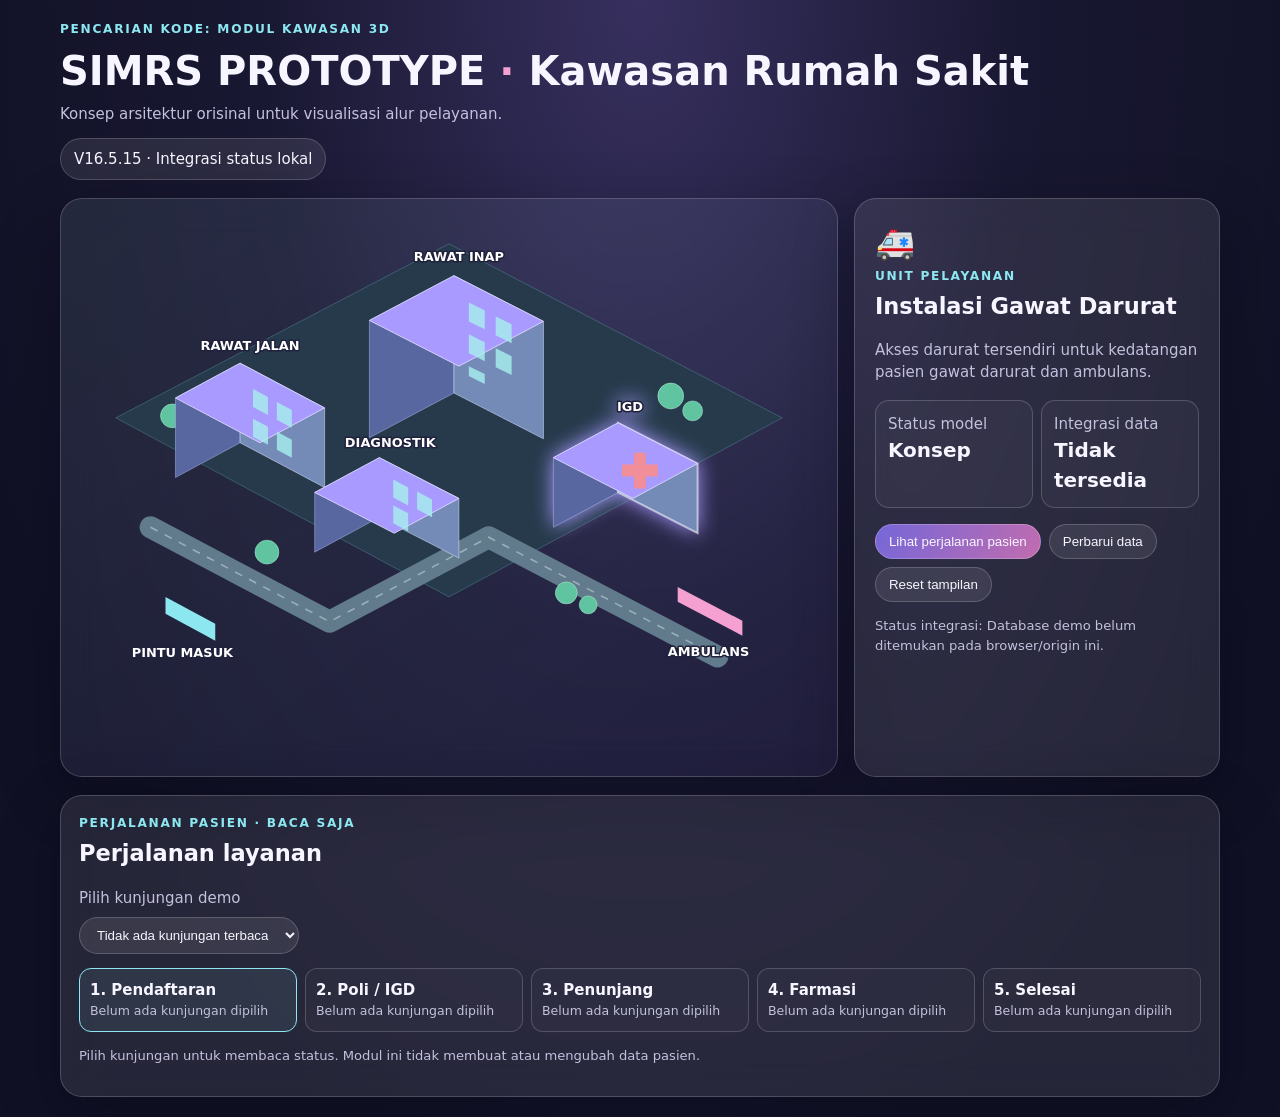
==== kawasan-3d.html @ a1f42739 "Add files via upload" ====
<!doctype html>
<html lang="id">
<head>
<meta charset="utf-8"><meta name="viewport" content="width=device-width,initial-scale=1">
<meta name="theme-color" content="#16152b"><title>Kawasan 3D — SIMRS PROTOTYPE</title>
<style>
:root{color-scheme:dark;--bg:#111126;--panel:rgba(255,255,255,.09);--line:rgba(255,255,255,.18);--cyan:#8ce7f0;--pink:#f4a1d2;--purple:#a99aff}*{box-sizing:border-box}body{margin:0;background:radial-gradient(ellipse at 50% 0,#37305f 0,#191832 42%,var(--bg) 78%);color:#f7f5ff;font:15px/1.5 system-ui,-apple-system,sans-serif}.wrap{max-width:1200px;margin:auto;padding:20px}.top{display:flex;align-items:center;justify-content:space-between;gap:12px;flex-wrap:wrap}.eyebrow{color:var(--cyan);font-size:.76rem;letter-spacing:.14em;font-weight:800}.title{font-size:clamp(1.5rem,4vw,2.5rem);margin:.15rem 0}.muted{color:#c3c1dd}.pill,.btn{border:1px solid var(--line);background:var(--panel);color:inherit;border-radius:999px;padding:9px 13px}.layout{display:grid;grid-template-columns:minmax(0,1.7fr) minmax(260px,.8fr);gap:16px;margin-top:18px}.glass{background:var(--panel);border:1px solid var(--line);border-radius:22px;box-shadow:0 18px 60px #05051155;backdrop-filter:blur(18px)}.scene{padding:10px;overflow:hidden;min-height:480px;display:grid;place-items:center;background:linear-gradient(145deg,#b9e8e51a,#a58cff12)}svg{width:100%;height:auto;max-height:650px}.ground{fill:#263a4b;stroke:#6ebdc2;stroke-opacity:.3}.road{fill:none;stroke:#627b8c;stroke-width:22;stroke-linecap:round;stroke-linejoin:round}.roadline{fill:none;stroke:#d8e5e8;stroke-opacity:.5;stroke-width:1.5;stroke-dasharray:8 8}.building{cursor:pointer;outline:none;transition:filter .2s}.building:hover,.building:focus,.building.active{filter:drop-shadow(0 0 10px #a99aff)}.building.active .front{stroke:#fff;stroke-width:2}.roof{fill:#a99aff;stroke:#e6e1ff;stroke-opacity:.8}.side{fill:#5967a0;stroke:#b8c3ff;stroke-opacity:.45}.front{fill:#748bb7;stroke:#d7e4ff;stroke-opacity:.55}.window{fill:#a7f1ee;opacity:.8}.label{fill:#fff;font-size:13px;font-weight:700;paint-order:stroke;stroke:#20213c;stroke-width:3px;stroke-linejoin:round}.trees{fill:#60c4a0;stroke:#b6f4dc;stroke-opacity:.5}.detail{padding:20px}.detail h2{margin:.3rem 0}.detail .icon{font-size:2rem}.stats{display:grid;grid-template-columns:repeat(2,1fr);gap:8px;margin:16px 0}.stat{padding:12px;border:1px solid var(--line);border-radius:14px;background:#ffffff08}.stat b{display:block;font-size:1.25rem}.actions{display:flex;gap:8px;flex-wrap:wrap;margin-top:16px}.btn{cursor:pointer}.btn.primary{background:linear-gradient(120deg,#7567d9,#c16cae);border-color:#ffffff35}.timeline{margin-top:18px;padding:18px}.steps{display:flex;gap:8px;flex-wrap:wrap}.step{flex:1;min-width:110px;border:1px solid var(--line);border-radius:12px;padding:10px;background:#ffffff06}.step.active{border-color:var(--cyan);background:#8ce7f015}.step small{display:block;color:#c3c1dd}.note{font-size:.82rem;color:#c3c1dd;margin-top:14px}@media(max-width:760px){.wrap{padding:12px}.layout{grid-template-columns:1fr}.scene{min-height:0}.detail{padding:16px}.timeline{padding:14px}.top .pill{font-size:.8rem}}
</style></head><body><main class="wrap">
<header class="top"><div><div class="eyebrow">PENCARIAN KODE: MODUL KAWASAN 3D</div><h1 class="title">SIMRS PROTOTYPE <span style="color:var(--pink)">·</span> Kawasan Rumah Sakit</h1><div class="muted">Konsep arsitektur orisinal untuk visualisasi alur pelayanan.</div></div><span class="pill">V16.5.15 · Integrasi status lokal</span></header>
<section class="layout"><div class="glass scene" aria-label="Peta konseptual kawasan rumah sakit 3D"><svg viewBox="0 0 760 560" role="img" aria-label="Model kawasan rumah sakit isometrik. Pilih gedung untuk melihat fungsi.">
<defs><linearGradient id="floor" x1="0" y1="0" x2="1" y2="1"><stop stop-color="#36505b"/><stop offset="1" stop-color="#20283f"/></linearGradient></defs>
<path class="ground" d="M380 35 715 210 380 390 45 210Z" fill="url(#floor)"/><path class="road" d="M80 320 260 415 420 330 650 450"/><path class="roadline" d="M80 320 260 415 420 330 650 450"/>
<g class="trees"><circle cx="102" cy="208" r="12"/><circle cx="128" cy="222" r="10"/><circle cx="603" cy="188" r="13"/><circle cx="625" cy="203" r="10"/><circle cx="498" cy="386" r="11"/><circle cx="520" cy="398" r="9"/><circle cx="197" cy="345" r="12"/></g>
<!-- Gedung konseptual dibentuk sendiri; geometri bukan salinan denah rumah sakit tertentu. -->
<g class="building" tabindex="0" role="button" aria-label="Gedung Rawat Jalan" data-id="rj"><path class="side" d="M105 190 170 155 170 235 105 270Z"/><path class="front" d="M170 155 255 200 255 280 170 235Z"/><path class="roof" d="M105 190 190 235 255 200 170 155Z"/><path class="window" d="M183 181 198 189 198 207 183 199ZM207 194 222 202 222 220 207 212ZM183 211 198 219 198 237 183 229ZM207 224 222 232 222 250 207 242Z"/><text class="label" x="180" y="142" text-anchor="middle">RAWAT JALAN</text></g>
<g class="building" tabindex="0" role="button" aria-label="Gedung Rawat Inap" data-id="ri"><path class="side" d="M300 112 385 67 385 185 300 230Z"/><path class="front" d="M385 67 475 113 475 231 385 185Z"/><path class="roof" d="M300 112 390 158 475 113 385 67Z"/><path class="window" d="M400 94 416 102 416 121 400 113ZM427 108 443 116 443 135 427 127ZM400 126 416 134 416 153 400 145ZM427 140 443 148 443 167 427 159ZM400 158 416 166 416 176 400 168Z"/><text class="label" x="390" y="52" text-anchor="middle">RAWAT INAP</text></g>
<g class="building active" tabindex="0" role="button" aria-label="Gedung IGD" data-id="igd"><path class="side" d="M485 250 550 215 550 285 485 320Z"/><path class="front" d="M550 215 630 256 630 326 550 285Z"/><path class="roof" d="M485 250 565 291 630 256 550 215Z"/><path fill="#f28d9a" d="M566 245 578 245 578 257 590 257 590 269 578 269 578 281 566 281 566 269 554 269 554 257 566 257Z"/><text class="label" x="562" y="203" text-anchor="middle">IGD</text></g>
<g class="building" tabindex="0" role="button" aria-label="Gedung Diagnostik Terpadu" data-id="diag"><path class="side" d="M245 285 310 250 310 310 245 345Z"/><path class="front" d="M310 250 390 291 390 351 310 310Z"/><path class="roof" d="M245 285 325 326 390 291 310 250Z"/><path class="window" d="M324 272 339 280 339 298 324 290ZM348 284 363 292 363 310 348 302ZM324 298 339 306 339 324 324 316Z"/><text class="label" x="321" y="239" text-anchor="middle">DIAGNOSTIK</text></g>
<g><path d="M95 390 145 417 145 434 95 407Z" fill="#8ce7f0"/><text class="label" x="112" y="450" text-anchor="middle">PINTU MASUK</text><path d="M610 380 675 414 675 429 610 395Z" fill="#f4a1d2"/><text class="label" x="641" y="449" text-anchor="middle">AMBULANS</text></g>
</svg></div>
<aside class="glass detail" aria-live="polite"><div class="icon" id="unit-icon">🚑</div><div class="eyebrow" id="unit-type">UNIT PELAYANAN</div><h2 id="unit-name">Instalasi Gawat Darurat</h2><p class="muted" id="unit-desc">Akses darurat tersendiri untuk kedatangan pasien gawat darurat dan ambulans.</p><div class="stats"><div class="stat"><span class="muted">Status model</span><b>Konsep</b></div><div class="stat"><span class="muted">Integrasi data</span><b id="sync-state">Belum aktif</b></div></div><div class="actions"><button class="btn primary" id="journey-btn">Lihat perjalanan pasien</button><button class="btn" id="refresh-btn">Perbarui data</button><button class="btn" id="reset-btn">Reset tampilan</button></div><p class="note" id="sync-note">Status integrasi: memeriksa penyimpanan lokal SIMRS. Modul ini hanya membaca data dan tidak menulis perubahan.</p></aside></section>
<section class="glass timeline"><div class="eyebrow">PERJALANAN PASIEN · BACA SAJA</div><h2 style="margin:.3rem 0 1rem">Perjalanan layanan</h2><label for="visit-select" class="muted">Pilih kunjungan demo</label><select id="visit-select" class="btn" style="display:block;max-width:100%;margin:8px 0 14px"><option value="">Tidak ada kunjungan terbaca</option></select><div class="steps" id="steps"><div class="step active" data-stage="registration"><b>1. Pendaftaran</b><small>Belum ada status</small></div><div class="step" data-stage="clinic"><b>2. Poli / IGD</b><small>Belum ada status</small></div><div class="step" data-stage="support"><b>3. Penunjang</b><small>Jika ada permintaan</small></div><div class="step" data-stage="pharmacy"><b>4. Farmasi</b><small>Jika ada resep</small></div><div class="step" data-stage="complete"><b>5. Selesai</b><small>Menunggu status</small></div></div><p class="note" id="journey-note">Data kunjungan hanya dibaca dari localStorage SIMRS pada origin/browser yang sama. Data contoh tidak mewakili pelayanan nyata.</p></section>
</main><script>
/* PENCARIAN KODE: KAWASAN_3D_UNIT_DATA — katalog konseptual orisinal, bukan denah rumah sakit nyata. */
const units={
  rj:{icon:'🩺',type:'GEDUNG PELAYANAN',name:'Gedung Rawat Jalan',desc:'Area konseptual untuk pendaftaran rawat jalan, poli reguler, poli eksekutif, dan konsultasi.'},
  ri:{icon:'🛏️',type:'GEDUNG PERAWATAN',name:'Gedung Rawat Inap',desc:'Area konseptual untuk admisi, ruang perawatan, pemantauan pasien, dan koordinasi antarshift.'},
  igd:{icon:'🚑',type:'UNIT PELAYANAN DARURAT',name:'Instalasi Gawat Darurat',desc:'Akses darurat tersendiri untuk kedatangan pasien gawat darurat dan ambulans.'},
  diag:{icon:'🧪',type:'GEDUNG PENUNJANG',name:'Diagnostik Terpadu',desc:'Area konseptual laboratorium dan radiologi yang terhubung dengan alur kunjungan.'}
};
/* PENCARIAN KODE: KAWASAN_3D_SELECT — seleksi gedung hanya mengubah presentasi. */
const nodes=[...document.querySelectorAll('.building')];
function selectUnit(id){const u=units[id];if(!u)return;nodes.forEach(n=>n.classList.toggle('active',n.dataset.id===id));document.getElementById('unit-icon').textContent=u.icon;document.getElementById('unit-type').textContent=u.type;document.getElementById('unit-name').textContent=u.name;document.getElementById('unit-desc').textContent=u.desc;}
nodes.forEach(n=>{n.addEventListener('click',()=>selectUnit(n.dataset.id));n.addEventListener('keydown',e=>{if(e.key==='Enter'||e.key===' '){e.preventDefault();selectUnit(n.dataset.id)}})});

/* PENCARIAN KODE: SIMRS_READ_ONLY_ADAPTER — membaca snapshot simrs_db_v1; tidak pernah menulis ke penyimpanan. */
const DB_KEY='simrs_db_v1';
let visitsCache=[];
const $=id=>document.getElementById(id);
function safeDate(value){if(!value)return 0;const n=Date.parse(value);return Number.isFinite(n)?n:0;}
function readSnapshot(){
  try{
    const raw=localStorage.getItem(DB_KEY);
    if(!raw)return {ok:false,reason:'Database demo belum ditemukan pada browser/origin ini.',data:null};
    const data=JSON.parse(raw);
    if(!data||typeof data!=='object'||!Array.isArray(data.visits))return {ok:false,reason:'Format data SIMRS tidak dikenali; data tidak diubah.',data:null};
    return {ok:true,reason:'Terhubung ke snapshot lokal (read-only).',data:data};
  }catch(err){return {ok:false,reason:'Penyimpanan tidak dapat dibaca. Periksa izin browser atau data demo.',data:null};}
}
function labelStatus(status){
  const labels={terjadwal:'Terjadwal',checked_in:'Check-in',menunggu_screening:'Menunggu screening',screening:'Screening',menunggu_poli:'Menunggu poli',menunggu_dokter:'Menunggu dokter',dipanggil:'Dipanggil',diperiksa:'Sedang diperiksa',menunggu_review:'Menunggu review dokter',menunggu_penunjang:'Menunggu penunjang',menunggu_lab:'Menunggu hasil laboratorium',menunggu_farmasi:'Menunggu farmasi',obat_siap:'Obat siap diambil',menunggu_bayar:'Menunggu pembayaran',selesai:'Selesai',dibatalkan:'Dibatalkan',batal:'Dibatalkan',tidak_hadir:'Tidak hadir',menunggu:'Menunggu',diterima:'Diterima',diproses:'Diproses',siap_diambil:'Siap diambil',diambil:'Sudah diambil'};
  return labels[status]||status||'Belum tercatat';
}
/* PENCARIAN KODE: STAGE6_STATUS_MAPPING — status perjalanan diturunkan dari status kunjungan dan permintaan yang benar-benar tersimpan. */
function statusIndex(v,hasRx,hasSupport){
  const s=String(v.status||'').toLowerCase();
  if(['selesai','complete','completed'].includes(s))return 4;
  if(['menunggu_farmasi','obat_siap'].includes(s)||hasRx&&['menunggu_farmasi','obat_siap'].includes(s))return 3;
  if(['menunggu_lab','menunggu_penunjang'].includes(s)||hasSupport)return 2;
  if(['checked_in','menunggu_screening','screening','menunggu_dokter','menunggu_poli','dipanggil','diperiksa','menunggu_review','menunggu_bayar'].includes(s))return 1;
  return 0;
}
function relatedCareRequests(data,visitId){
  return (Array.isArray(data.careRequests)?data.careRequests:[]).filter(r=>r&&r.sourceVisitId===visitId&&r.status!=='ditolak');
}
function renderJourney(){
  const chosen=visitsCache.find(v=>String(v.id)===String($('visit-select').value))||null;
  const allSteps=[...document.querySelectorAll('[data-stage]')];
  if(!chosen){allSteps.forEach((el,i)=>{el.classList.toggle('active',i===0);el.querySelector('small').textContent='Belum ada kunjungan dipilih';});$('journey-note').textContent='Pilih kunjungan untuk membaca status. Modul ini tidak membuat atau mengubah data pasien.';return;}
  const snap=readSnapshot(),data=snap.data||{};
  const prescriptions=Array.isArray(data.prescriptions)?data.prescriptions:[];
  const rx=prescriptions.filter(r=>r&&(r.visitId===chosen.id||r.id===chosen.resepId));
  const requests=relatedCareRequests(data,chosen.id);
  const lab=!!(chosen.labRequest&&chosen.labRequest.status&&chosen.labRequest.status!=='ditolak')||requests.some(r=>r.destination==='lab');
  const rad=!!(chosen.radiologyRequest&&chosen.radiologyRequest.status&&chosen.radiologyRequest.status!=='ditolak')||requests.some(r=>r.destination==='radiologi');
  const supportCount=Number(lab)+Number(rad);
  const active=statusIndex(chosen,rx.length>0,supportCount>0);
  const steps=[
    {label:'Kunjungan tercatat',detail:chosen.createdAt?'Dibuat '+new Date(chosen.createdAt).toLocaleString('id-ID'):'Data pendaftaran tersedia'},
    {label:labelStatus(chosen.status),detail:chosen.poliId?'Poli: '+String(chosen.poliId):(chosen.unit||'Unit belum tercatat')},
    {label:supportCount?'Permintaan penunjang tercatat':'Tidak ada permintaan terbaca',detail:(lab?'Laboratorium':'')+(lab&&rad?' · ':'')+(rad?'Radiologi':'')||'Tidak ada permintaan lab/radiologi yang terhubung'},
    {label:rx.length?'Resep terhubung':'Belum ada resep terhubung',detail:rx.length?rx.map(r=>labelStatus(r.status)).join(', '):'Resep tidak diasumsikan ada'},
    {label:active===4?'Kunjungan selesai':'Belum selesai',detail:active===4?'Status kunjungan tercatat selesai':'Mengikuti status kunjungan yang tersimpan'}
  ];
  allSteps.forEach((el,i)=>{el.classList.toggle('active',i===active);el.querySelector('b').textContent=(i+1)+'. '+['Pendaftaran','Poli / IGD','Penunjang','Farmasi','Selesai'][i];el.querySelector('small').textContent=steps[i].label+' — '+steps[i].detail;});
  /* Hindari menampilkan nama pasien pada modul kawasan; cukup identitas kunjungan demo. */
  $('journey-note').textContent='Kunjungan '+String(chosen.noAntrian||chosen.id)+' · Status: '+labelStatus(chosen.status)+'. Data dibaca lokal; belum tersinkron antarperangkat.';
  const unit=String(chosen.unit||'').toLowerCase();selectUnit(unit==='igd'?'igd':unit.includes('inap')?'ri':unit==='rawat-jalan'?'rj':'rj');
}
function refreshSnapshot(){
  const result=readSnapshot(),select=$('visit-select'),previous=select.value;visitsCache=[];
  if(!result.ok){select.innerHTML='<option value="">Tidak ada kunjungan terbaca</option>';$('sync-state').textContent='Tidak tersedia';$('sync-note').textContent='Status integrasi: '+result.reason;renderJourney();return;}
  const data=result.data;
  visitsCache=data.visits.filter(v=>v&&typeof v==='object'&&v.id!==undefined&&v.id!==null).slice().sort((a,b)=>safeDate(b.updatedAt||b.createdAt)-safeDate(a.updatedAt||a.createdAt));
  select.replaceChildren();
  if(!visitsCache.length){const o=document.createElement('option');o.value='';o.textContent='Belum ada kunjungan';select.appendChild(o);}
  else visitsCache.forEach(v=>{const o=document.createElement('option');o.value=String(v.id);o.textContent=String(v.noAntrian||v.id)+' · '+labelStatus(v.status);select.appendChild(o);});
  if(visitsCache.some(v=>String(v.id)===String(previous)))select.value=previous;
  $('sync-state').textContent='Terhubung lokal';$('sync-note').textContent='Status integrasi: '+result.reason+' Data hanya dibaca; tidak ada perubahan yang disimpan.';
  renderJourney();
}
$('visit-select').addEventListener('change',renderJourney);
$('refresh-btn').addEventListener('click',refreshSnapshot);
$('journey-btn').addEventListener('click',()=>{refreshSnapshot();$('steps').scrollIntoView({behavior:'smooth',block:'center'});});
$('reset-btn').addEventListener('click',()=>{selectUnit('igd');$('visit-select').selectedIndex=0;renderJourney();});
/* PENCARIAN KODE: STAGE6_LIFECYCLE — refresh hanya saat halaman aktif atau database berubah. */
window.addEventListener('focus',refreshSnapshot);
window.addEventListener('pageshow',refreshSnapshot);
window.addEventListener('storage',e=>{if(e.key===DB_KEY||e.key===null)refreshSnapshot();});
refreshSnapshot();
</script></body></html>
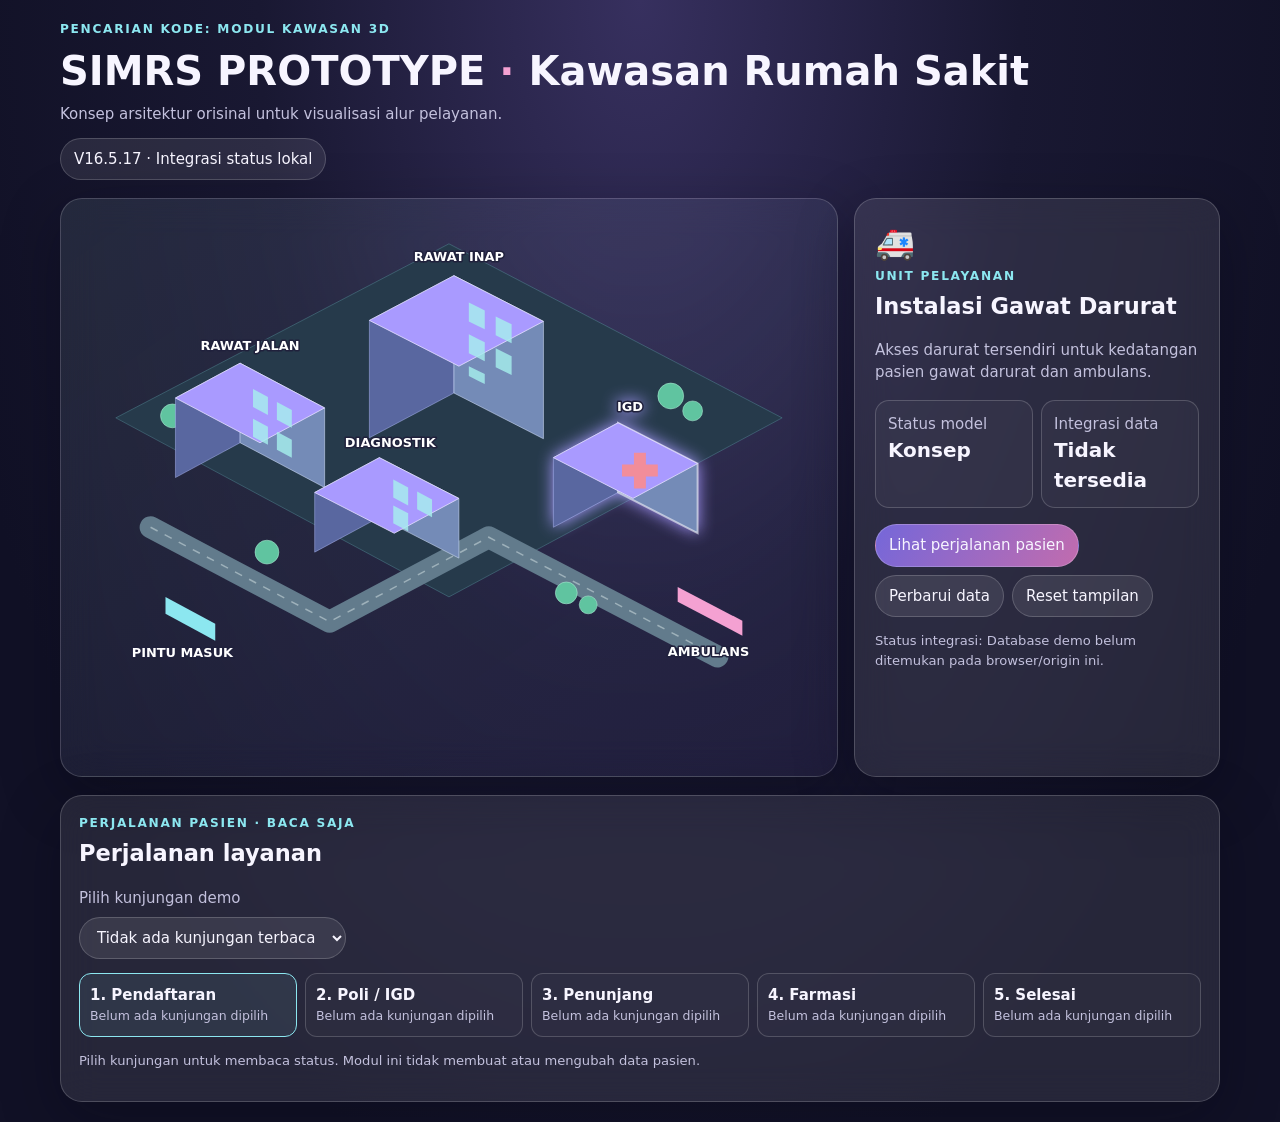
==== commit 3864bf4c: "Add files via upload" ====
--- a/kawasan-3d.html
+++ b/kawasan-3d.html
@@ -1,13 +1,25 @@
 <!doctype html>
 <html lang="id">
 <head>
-<meta charset="utf-8"><meta name="viewport" content="width=device-width,initial-scale=1">
+<meta charset="utf-8"><meta name="viewport" content="width=device-width,initial-scale=1,viewport-fit=cover">
+<meta name="color-scheme" content="dark">
+<meta name="description" content="Visualisasi konseptual kawasan dan perjalanan pasien SIMRS PROTOTYPE.">
 <meta name="theme-color" content="#16152b"><title>Kawasan 3D — SIMRS PROTOTYPE</title>
 <style>
-:root{color-scheme:dark;--bg:#111126;--panel:rgba(255,255,255,.09);--line:rgba(255,255,255,.18);--cyan:#8ce7f0;--pink:#f4a1d2;--purple:#a99aff}*{box-sizing:border-box}body{margin:0;background:radial-gradient(ellipse at 50% 0,#37305f 0,#191832 42%,var(--bg) 78%);color:#f7f5ff;font:15px/1.5 system-ui,-apple-system,sans-serif}.wrap{max-width:1200px;margin:auto;padding:20px}.top{display:flex;align-items:center;justify-content:space-between;gap:12px;flex-wrap:wrap}.eyebrow{color:var(--cyan);font-size:.76rem;letter-spacing:.14em;font-weight:800}.title{font-size:clamp(1.5rem,4vw,2.5rem);margin:.15rem 0}.muted{color:#c3c1dd}.pill,.btn{border:1px solid var(--line);background:var(--panel);color:inherit;border-radius:999px;padding:9px 13px}.layout{display:grid;grid-template-columns:minmax(0,1.7fr) minmax(260px,.8fr);gap:16px;margin-top:18px}.glass{background:var(--panel);border:1px solid var(--line);border-radius:22px;box-shadow:0 18px 60px #05051155;backdrop-filter:blur(18px)}.scene{padding:10px;overflow:hidden;min-height:480px;display:grid;place-items:center;background:linear-gradient(145deg,#b9e8e51a,#a58cff12)}svg{width:100%;height:auto;max-height:650px}.ground{fill:#263a4b;stroke:#6ebdc2;stroke-opacity:.3}.road{fill:none;stroke:#627b8c;stroke-width:22;stroke-linecap:round;stroke-linejoin:round}.roadline{fill:none;stroke:#d8e5e8;stroke-opacity:.5;stroke-width:1.5;stroke-dasharray:8 8}.building{cursor:pointer;outline:none;transition:filter .2s}.building:hover,.building:focus,.building.active{filter:drop-shadow(0 0 10px #a99aff)}.building.active .front{stroke:#fff;stroke-width:2}.roof{fill:#a99aff;stroke:#e6e1ff;stroke-opacity:.8}.side{fill:#5967a0;stroke:#b8c3ff;stroke-opacity:.45}.front{fill:#748bb7;stroke:#d7e4ff;stroke-opacity:.55}.window{fill:#a7f1ee;opacity:.8}.label{fill:#fff;font-size:13px;font-weight:700;paint-order:stroke;stroke:#20213c;stroke-width:3px;stroke-linejoin:round}.trees{fill:#60c4a0;stroke:#b6f4dc;stroke-opacity:.5}.detail{padding:20px}.detail h2{margin:.3rem 0}.detail .icon{font-size:2rem}.stats{display:grid;grid-template-columns:repeat(2,1fr);gap:8px;margin:16px 0}.stat{padding:12px;border:1px solid var(--line);border-radius:14px;background:#ffffff08}.stat b{display:block;font-size:1.25rem}.actions{display:flex;gap:8px;flex-wrap:wrap;margin-top:16px}.btn{cursor:pointer}.btn.primary{background:linear-gradient(120deg,#7567d9,#c16cae);border-color:#ffffff35}.timeline{margin-top:18px;padding:18px}.steps{display:flex;gap:8px;flex-wrap:wrap}.step{flex:1;min-width:110px;border:1px solid var(--line);border-radius:12px;padding:10px;background:#ffffff06}.step.active{border-color:var(--cyan);background:#8ce7f015}.step small{display:block;color:#c3c1dd}.note{font-size:.82rem;color:#c3c1dd;margin-top:14px}@media(max-width:760px){.wrap{padding:12px}.layout{grid-template-columns:1fr}.scene{min-height:0}.detail{padding:16px}.timeline{padding:14px}.top .pill{font-size:.8rem}}
+:root{color-scheme:dark;--bg:#111126;--panel:rgba(255,255,255,.09);--line:rgba(255,255,255,.18);--cyan:#8ce7f0;--pink:#f4a1d2;--purple:#a99aff}*{box-sizing:border-box}body{margin:0;background:radial-gradient(ellipse at 50% 0,#37305f 0,#191832 42%,var(--bg) 78%);color:#f7f5ff;font:15px/1.5 system-ui,-apple-system,sans-serif}.wrap{max-width:1200px;margin:auto;padding:20px}.top{display:flex;align-items:center;justify-content:space-between;gap:12px;flex-wrap:wrap}.eyebrow{color:var(--cyan);font-size:.76rem;letter-spacing:.14em;font-weight:800}.title{font-size:clamp(1.5rem,4vw,2.5rem);margin:.15rem 0}.muted{color:#c3c1dd}.pill,.btn{border:1px solid var(--line);background:var(--panel);color:inherit;border-radius:999px;padding:9px 13px}.layout{display:grid;grid-template-columns:minmax(0,1.7fr) minmax(260px,.8fr);gap:16px;margin-top:18px}.glass{background:var(--panel);border:1px solid var(--line);border-radius:22px;box-shadow:0 18px 60px #05051155;backdrop-filter:blur(18px)}.scene{padding:10px;overflow:hidden;min-height:480px;display:grid;place-items:center;background:linear-gradient(145deg,#b9e8e51a,#a58cff12)}svg{width:100%;height:auto;max-height:650px}.ground{fill:#263a4b;stroke:#6ebdc2;stroke-opacity:.3}.road{fill:none;stroke:#627b8c;stroke-width:22;stroke-linecap:round;stroke-linejoin:round}.roadline{fill:none;stroke:#d8e5e8;stroke-opacity:.5;stroke-width:1.5;stroke-dasharray:8 8}.building{cursor:pointer;outline:none;transition:filter .2s}.building:hover,.building:focus-visible,.building.active{filter:drop-shadow(0 0 8px #a99aff)}
+.building:focus-visible{outline:none;filter:drop-shadow(0 0 12px #fff)}
+button,select{font:inherit;min-height:42px}
+button:focus-visible,select:focus-visible{outline:3px solid var(--cyan);outline-offset:3px}
+@supports not ((backdrop-filter:blur(1px)) or (-webkit-backdrop-filter:blur(1px))){.glass{background:#24233f;border-color:#66658b;box-shadow:none}}
+/* Tahap 7: kurangi efek mahal dan hormati preferensi aksesibilitas perangkat. */
+@media(prefers-reduced-motion:reduce){*,*::before,*::after{scroll-behavior:auto!important;animation:none!important;transition:none!important}}
+@media(forced-colors:active){.glass,.step,.stat,.btn{border:1px solid CanvasText}.building:focus-visible{outline:2px solid Highlight}}
+html.low-resource .glass{backdrop-filter:none;-webkit-backdrop-filter:none;box-shadow:0 5px 16px #05051133}
+html.low-resource .building{transition:none}
+@media(max-width:420px){.wrap{padding:8px}.title{font-size:1.35rem}.scene{padding:4px}.detail{padding:12px}.step{min-width:calc(50% - 8px)}.stats{gap:6px}.stat{padding:9px}.actions .btn{flex:1 1 100%}}.building.active .front{stroke:#fff;stroke-width:2}.roof{fill:#a99aff;stroke:#e6e1ff;stroke-opacity:.8}.side{fill:#5967a0;stroke:#b8c3ff;stroke-opacity:.45}.front{fill:#748bb7;stroke:#d7e4ff;stroke-opacity:.55}.window{fill:#a7f1ee;opacity:.8}.label{fill:#fff;font-size:13px;font-weight:700;paint-order:stroke;stroke:#20213c;stroke-width:3px;stroke-linejoin:round}.trees{fill:#60c4a0;stroke:#b6f4dc;stroke-opacity:.5}.detail{padding:20px}.detail h2{margin:.3rem 0}.detail .icon{font-size:2rem}.stats{display:grid;grid-template-columns:repeat(2,1fr);gap:8px;margin:16px 0}.stat{padding:12px;border:1px solid var(--line);border-radius:14px;background:#ffffff08}.stat b{display:block;font-size:1.25rem}.actions{display:flex;gap:8px;flex-wrap:wrap;margin-top:16px}.btn{cursor:pointer}.btn.primary{background:linear-gradient(120deg,#7567d9,#c16cae);border-color:#ffffff35}.timeline{margin-top:18px;padding:18px}.steps{display:flex;gap:8px;flex-wrap:wrap}.step{flex:1;min-width:110px;border:1px solid var(--line);border-radius:12px;padding:10px;background:#ffffff06}.step.active{border-color:var(--cyan);background:#8ce7f015}.step small{display:block;color:#c3c1dd}.note{font-size:.82rem;color:#c3c1dd;margin-top:14px}@media(max-width:760px){.wrap{padding:12px}.layout{grid-template-columns:1fr}.scene{min-height:0}.detail{padding:16px}.timeline{padding:14px}.top .pill{font-size:.8rem}}
 </style></head><body><main class="wrap">
-<header class="top"><div><div class="eyebrow">PENCARIAN KODE: MODUL KAWASAN 3D</div><h1 class="title">SIMRS PROTOTYPE <span style="color:var(--pink)">·</span> Kawasan Rumah Sakit</h1><div class="muted">Konsep arsitektur orisinal untuk visualisasi alur pelayanan.</div></div><span class="pill">V16.5.15 · Integrasi status lokal</span></header>
-<section class="layout"><div class="glass scene" aria-label="Peta konseptual kawasan rumah sakit 3D"><svg viewBox="0 0 760 560" role="img" aria-label="Model kawasan rumah sakit isometrik. Pilih gedung untuk melihat fungsi.">
+<header class="top"><div><div class="eyebrow">PENCARIAN KODE: MODUL KAWASAN 3D</div><h1 class="title">SIMRS PROTOTYPE <span style="color:var(--pink)">·</span> Kawasan Rumah Sakit</h1><div class="muted">Konsep arsitektur orisinal untuk visualisasi alur pelayanan.</div></div><span class="pill">V16.5.17 · Integrasi status lokal</span></header>
+<section class="layout"><div class="glass scene" aria-label="Peta konseptual kawasan rumah sakit 3D"><svg viewBox="0 0 760 560" role="img" aria-label="Model kawasan rumah sakit isometrik. Pilih gedung untuk melihat fungsi." focusable="false">
 <defs><linearGradient id="floor" x1="0" y1="0" x2="1" y2="1"><stop stop-color="#36505b"/><stop offset="1" stop-color="#20283f"/></linearGradient></defs>
 <path class="ground" d="M380 35 715 210 380 390 45 210Z" fill="url(#floor)"/><path class="road" d="M80 320 260 415 420 330 650 450"/><path class="roadline" d="M80 320 260 415 420 330 650 450"/>
 <g class="trees"><circle cx="102" cy="208" r="12"/><circle cx="128" cy="222" r="10"/><circle cx="603" cy="188" r="13"/><circle cx="625" cy="203" r="10"/><circle cx="498" cy="386" r="11"/><circle cx="520" cy="398" r="9"/><circle cx="197" cy="345" r="12"/></g>
@@ -30,8 +42,13 @@
 };
 /* PENCARIAN KODE: KAWASAN_3D_SELECT — seleksi gedung hanya mengubah presentasi. */
 const nodes=[...document.querySelectorAll('.building')];
-function selectUnit(id){const u=units[id];if(!u)return;nodes.forEach(n=>n.classList.toggle('active',n.dataset.id===id));document.getElementById('unit-icon').textContent=u.icon;document.getElementById('unit-type').textContent=u.type;document.getElementById('unit-name').textContent=u.name;document.getElementById('unit-desc').textContent=u.desc;}
-nodes.forEach(n=>{n.addEventListener('click',()=>selectUnit(n.dataset.id));n.addEventListener('keydown',e=>{if(e.key==='Enter'||e.key===' '){e.preventDefault();selectUnit(n.dataset.id)}})});
+function selectUnit(id){
+  // Presentasi saja: pemilihan gedung tidak mengubah status atau data SIMRS.
+  const u=units[id];if(!u)return;
+  nodes.forEach(n=>{const active=n.dataset.id===id;n.classList.toggle('active',active);n.setAttribute('aria-pressed',String(active));});
+  $('unit-icon').textContent=u.icon;$('unit-type').textContent=u.type;$('unit-name').textContent=u.name;$('unit-desc').textContent=u.desc;
+}
+nodes.forEach(n=>{n.setAttribute('aria-pressed',String(n.classList.contains('active')));n.addEventListener('click',()=>selectUnit(n.dataset.id));n.addEventListener('keydown',e=>{if(e.key==='Enter'||e.key===' '){e.preventDefault();selectUnit(n.dataset.id)}})});
 
 /* PENCARIAN KODE: SIMRS_READ_ONLY_ADAPTER — membaca snapshot simrs_db_v1; tidak pernah menulis ke penyimpanan. */
 const DB_KEY='simrs_db_v1';
@@ -39,6 +56,7 @@
 const $=id=>document.getElementById(id);
 function safeDate(value){if(!value)return 0;const n=Date.parse(value);return Number.isFinite(n)?n:0;}
 function readSnapshot(){
+  // Lindungi rendering dari JSON rusak, penyimpanan diblokir, atau skema yang tidak sesuai.
   try{
     const raw=localStorage.getItem(DB_KEY);
     if(!raw)return {ok:false,reason:'Database demo belum ditemukan pada browser/origin ini.',data:null};
@@ -104,6 +122,8 @@
 $('journey-btn').addEventListener('click',()=>{refreshSnapshot();$('steps').scrollIntoView({behavior:'smooth',block:'center'});});
 $('reset-btn').addEventListener('click',()=>{selectUnit('igd');$('visit-select').selectedIndex=0;renderJourney();});
 /* PENCARIAN KODE: STAGE6_LIFECYCLE — refresh hanya saat halaman aktif atau database berubah. */
+// Tahap 7: perangkat berdaya rendah memakai efek visual ringan; preferensi reduced-motion dihormati oleh CSS.
+try{if((navigator.deviceMemory&&navigator.deviceMemory<=2)||navigator.connection&&navigator.connection.saveData)document.documentElement.classList.add('low-resource');}catch(_resourceCheckError){/* API perangkat opsional; lanjutkan dengan default aman. */}
 window.addEventListener('focus',refreshSnapshot);
 window.addEventListener('pageshow',refreshSnapshot);
 window.addEventListener('storage',e=>{if(e.key===DB_KEY||e.key===null)refreshSnapshot();});
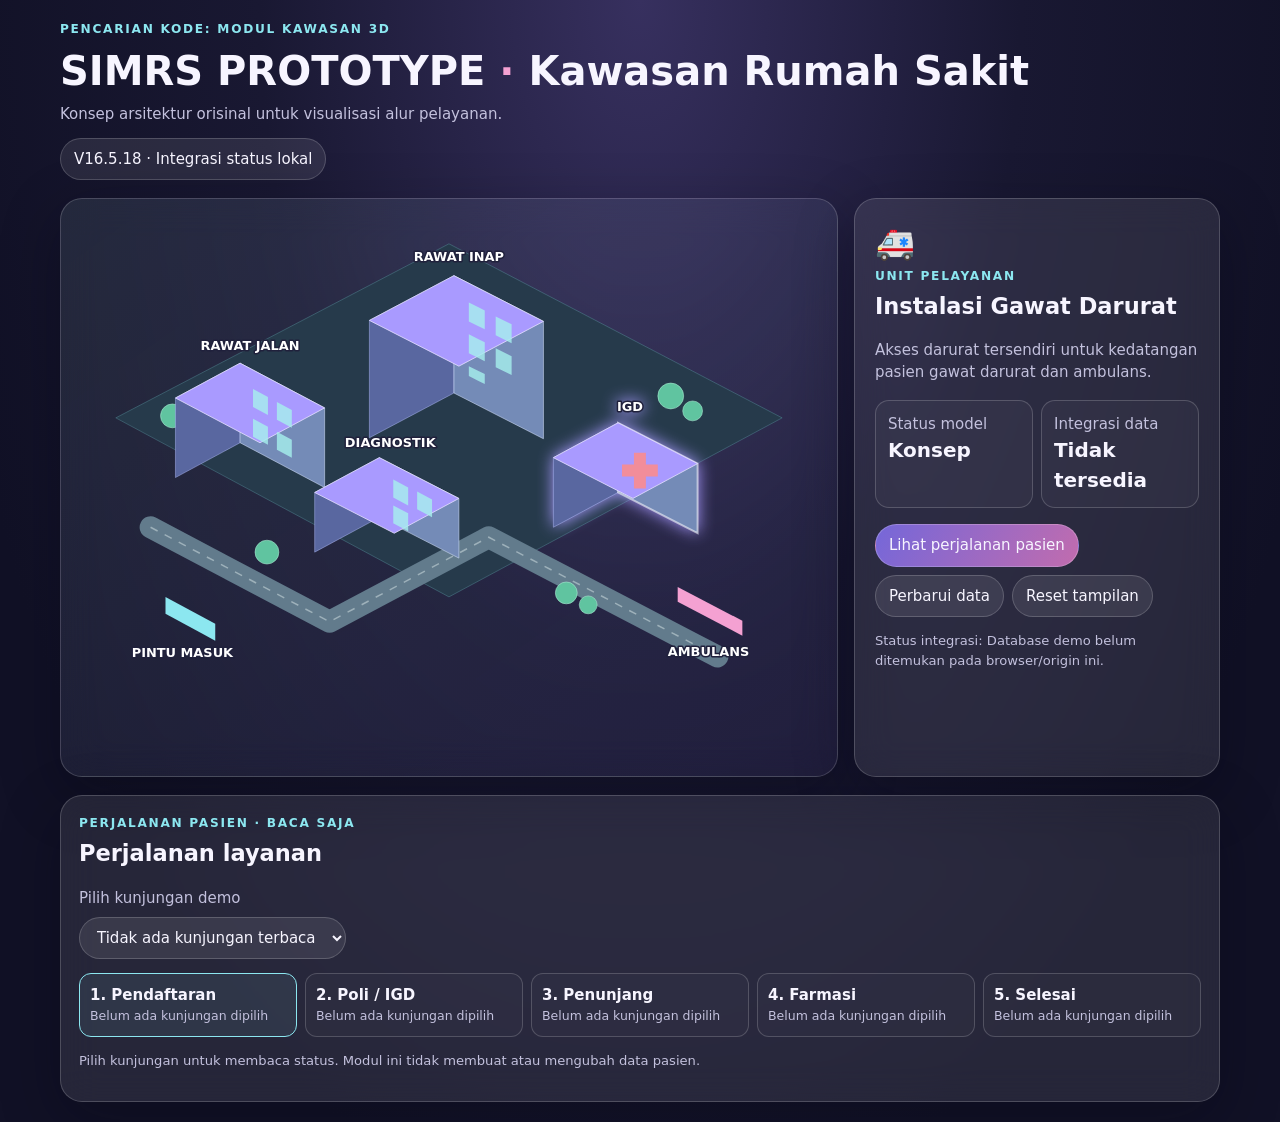
==== commit efe1ca87: "Add files via upload" ====
--- a/kawasan-3d.html
+++ b/kawasan-3d.html
@@ -18,7 +18,7 @@
 html.low-resource .building{transition:none}
 @media(max-width:420px){.wrap{padding:8px}.title{font-size:1.35rem}.scene{padding:4px}.detail{padding:12px}.step{min-width:calc(50% - 8px)}.stats{gap:6px}.stat{padding:9px}.actions .btn{flex:1 1 100%}}.building.active .front{stroke:#fff;stroke-width:2}.roof{fill:#a99aff;stroke:#e6e1ff;stroke-opacity:.8}.side{fill:#5967a0;stroke:#b8c3ff;stroke-opacity:.45}.front{fill:#748bb7;stroke:#d7e4ff;stroke-opacity:.55}.window{fill:#a7f1ee;opacity:.8}.label{fill:#fff;font-size:13px;font-weight:700;paint-order:stroke;stroke:#20213c;stroke-width:3px;stroke-linejoin:round}.trees{fill:#60c4a0;stroke:#b6f4dc;stroke-opacity:.5}.detail{padding:20px}.detail h2{margin:.3rem 0}.detail .icon{font-size:2rem}.stats{display:grid;grid-template-columns:repeat(2,1fr);gap:8px;margin:16px 0}.stat{padding:12px;border:1px solid var(--line);border-radius:14px;background:#ffffff08}.stat b{display:block;font-size:1.25rem}.actions{display:flex;gap:8px;flex-wrap:wrap;margin-top:16px}.btn{cursor:pointer}.btn.primary{background:linear-gradient(120deg,#7567d9,#c16cae);border-color:#ffffff35}.timeline{margin-top:18px;padding:18px}.steps{display:flex;gap:8px;flex-wrap:wrap}.step{flex:1;min-width:110px;border:1px solid var(--line);border-radius:12px;padding:10px;background:#ffffff06}.step.active{border-color:var(--cyan);background:#8ce7f015}.step small{display:block;color:#c3c1dd}.note{font-size:.82rem;color:#c3c1dd;margin-top:14px}@media(max-width:760px){.wrap{padding:12px}.layout{grid-template-columns:1fr}.scene{min-height:0}.detail{padding:16px}.timeline{padding:14px}.top .pill{font-size:.8rem}}
 </style></head><body><main class="wrap">
-<header class="top"><div><div class="eyebrow">PENCARIAN KODE: MODUL KAWASAN 3D</div><h1 class="title">SIMRS PROTOTYPE <span style="color:var(--pink)">·</span> Kawasan Rumah Sakit</h1><div class="muted">Konsep arsitektur orisinal untuk visualisasi alur pelayanan.</div></div><span class="pill">V16.5.17 · Integrasi status lokal</span></header>
+<header class="top"><div><div class="eyebrow">PENCARIAN KODE: MODUL KAWASAN 3D</div><h1 class="title">SIMRS PROTOTYPE <span style="color:var(--pink)">·</span> Kawasan Rumah Sakit</h1><div class="muted">Konsep arsitektur orisinal untuk visualisasi alur pelayanan.</div></div><span class="pill">V16.5.18 · Integrasi status lokal</span></header>
 <section class="layout"><div class="glass scene" aria-label="Peta konseptual kawasan rumah sakit 3D"><svg viewBox="0 0 760 560" role="img" aria-label="Model kawasan rumah sakit isometrik. Pilih gedung untuk melihat fungsi." focusable="false">
 <defs><linearGradient id="floor" x1="0" y1="0" x2="1" y2="1"><stop stop-color="#36505b"/><stop offset="1" stop-color="#20283f"/></linearGradient></defs>
 <path class="ground" d="M380 35 715 210 380 390 45 210Z" fill="url(#floor)"/><path class="road" d="M80 320 260 415 420 330 650 450"/><path class="roadline" d="M80 320 260 415 420 330 650 450"/>
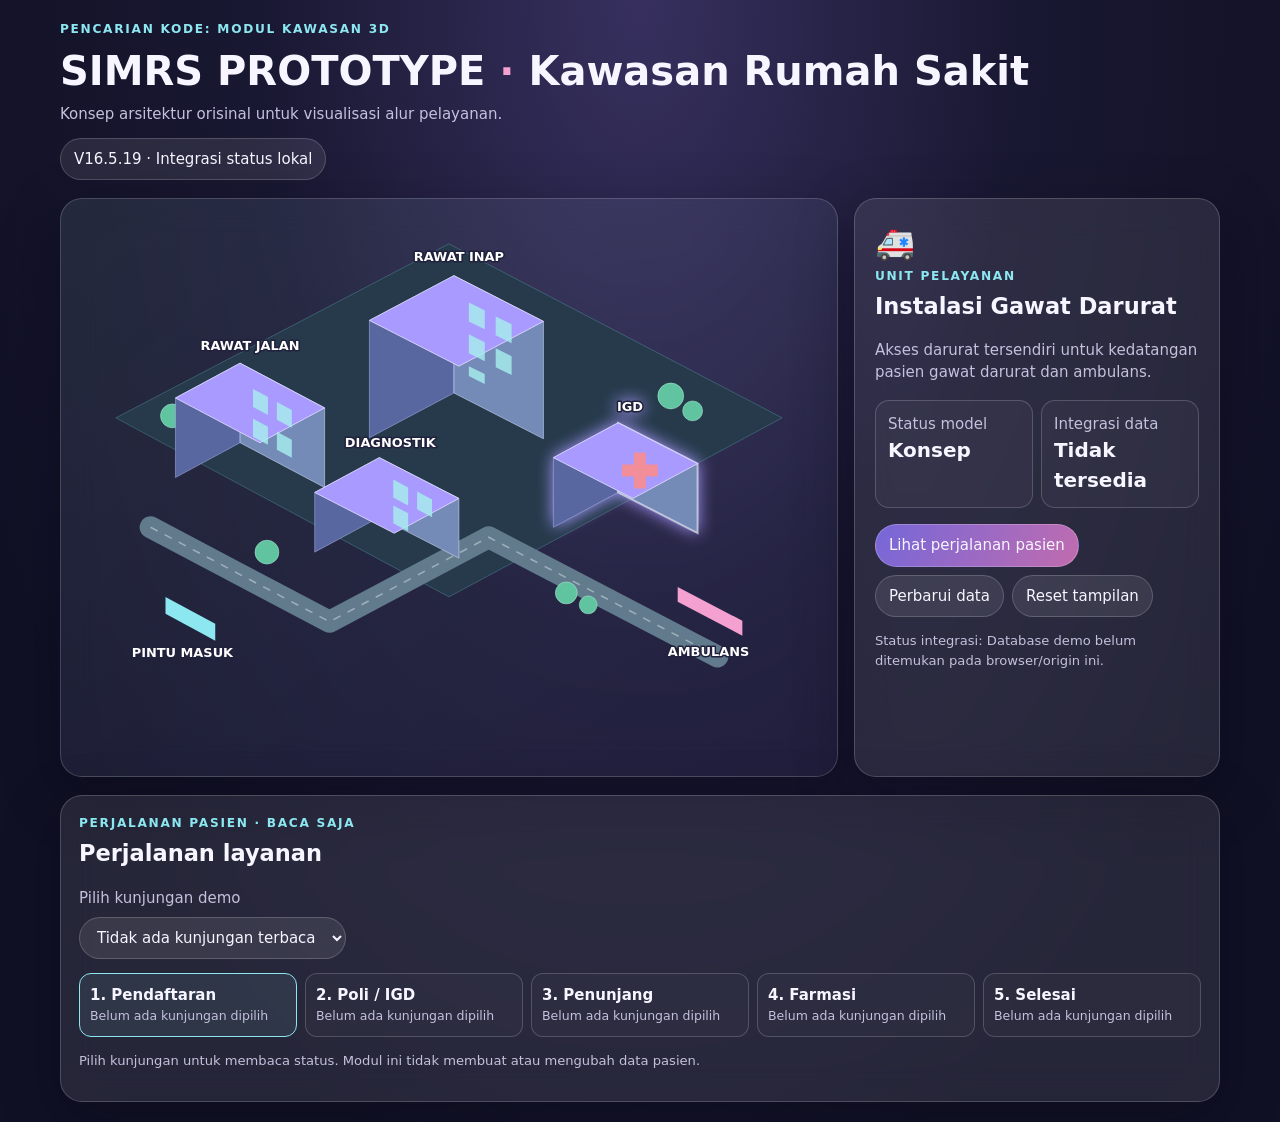
==== commit 67df03e8: "Add files via upload" ====
--- a/kawasan-3d.html
+++ b/kawasan-3d.html
@@ -18,7 +18,7 @@
 html.low-resource .building{transition:none}
 @media(max-width:420px){.wrap{padding:8px}.title{font-size:1.35rem}.scene{padding:4px}.detail{padding:12px}.step{min-width:calc(50% - 8px)}.stats{gap:6px}.stat{padding:9px}.actions .btn{flex:1 1 100%}}.building.active .front{stroke:#fff;stroke-width:2}.roof{fill:#a99aff;stroke:#e6e1ff;stroke-opacity:.8}.side{fill:#5967a0;stroke:#b8c3ff;stroke-opacity:.45}.front{fill:#748bb7;stroke:#d7e4ff;stroke-opacity:.55}.window{fill:#a7f1ee;opacity:.8}.label{fill:#fff;font-size:13px;font-weight:700;paint-order:stroke;stroke:#20213c;stroke-width:3px;stroke-linejoin:round}.trees{fill:#60c4a0;stroke:#b6f4dc;stroke-opacity:.5}.detail{padding:20px}.detail h2{margin:.3rem 0}.detail .icon{font-size:2rem}.stats{display:grid;grid-template-columns:repeat(2,1fr);gap:8px;margin:16px 0}.stat{padding:12px;border:1px solid var(--line);border-radius:14px;background:#ffffff08}.stat b{display:block;font-size:1.25rem}.actions{display:flex;gap:8px;flex-wrap:wrap;margin-top:16px}.btn{cursor:pointer}.btn.primary{background:linear-gradient(120deg,#7567d9,#c16cae);border-color:#ffffff35}.timeline{margin-top:18px;padding:18px}.steps{display:flex;gap:8px;flex-wrap:wrap}.step{flex:1;min-width:110px;border:1px solid var(--line);border-radius:12px;padding:10px;background:#ffffff06}.step.active{border-color:var(--cyan);background:#8ce7f015}.step small{display:block;color:#c3c1dd}.note{font-size:.82rem;color:#c3c1dd;margin-top:14px}@media(max-width:760px){.wrap{padding:12px}.layout{grid-template-columns:1fr}.scene{min-height:0}.detail{padding:16px}.timeline{padding:14px}.top .pill{font-size:.8rem}}
 </style></head><body><main class="wrap">
-<header class="top"><div><div class="eyebrow">PENCARIAN KODE: MODUL KAWASAN 3D</div><h1 class="title">SIMRS PROTOTYPE <span style="color:var(--pink)">·</span> Kawasan Rumah Sakit</h1><div class="muted">Konsep arsitektur orisinal untuk visualisasi alur pelayanan.</div></div><span class="pill">V16.5.18 · Integrasi status lokal</span></header>
+<header class="top"><div><div class="eyebrow">PENCARIAN KODE: MODUL KAWASAN 3D</div><h1 class="title">SIMRS PROTOTYPE <span style="color:var(--pink)">·</span> Kawasan Rumah Sakit</h1><div class="muted">Konsep arsitektur orisinal untuk visualisasi alur pelayanan.</div></div><span class="pill">V16.5.19 · Integrasi status lokal</span></header>
 <section class="layout"><div class="glass scene" aria-label="Peta konseptual kawasan rumah sakit 3D"><svg viewBox="0 0 760 560" role="img" aria-label="Model kawasan rumah sakit isometrik. Pilih gedung untuk melihat fungsi." focusable="false">
 <defs><linearGradient id="floor" x1="0" y1="0" x2="1" y2="1"><stop stop-color="#36505b"/><stop offset="1" stop-color="#20283f"/></linearGradient></defs>
 <path class="ground" d="M380 35 715 210 380 390 45 210Z" fill="url(#floor)"/><path class="road" d="M80 320 260 415 420 330 650 450"/><path class="roadline" d="M80 320 260 415 420 330 650 450"/>
